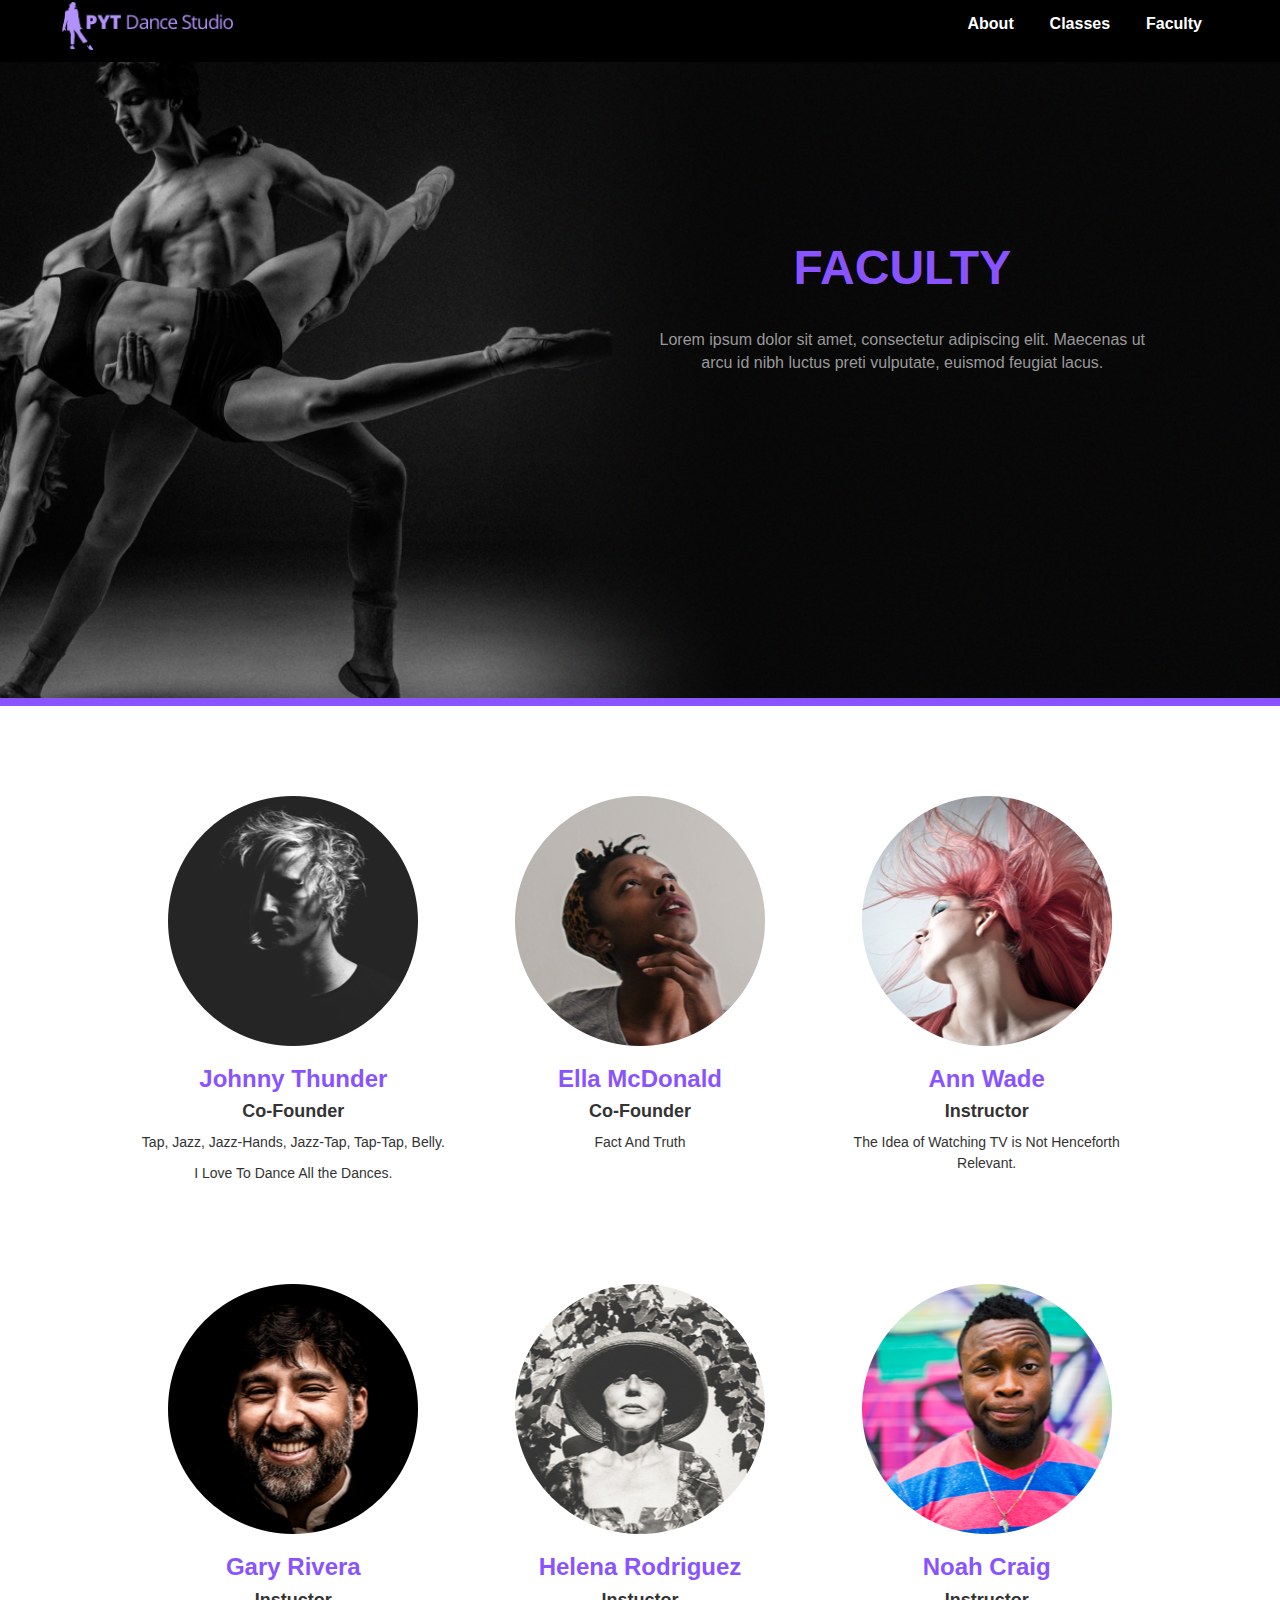
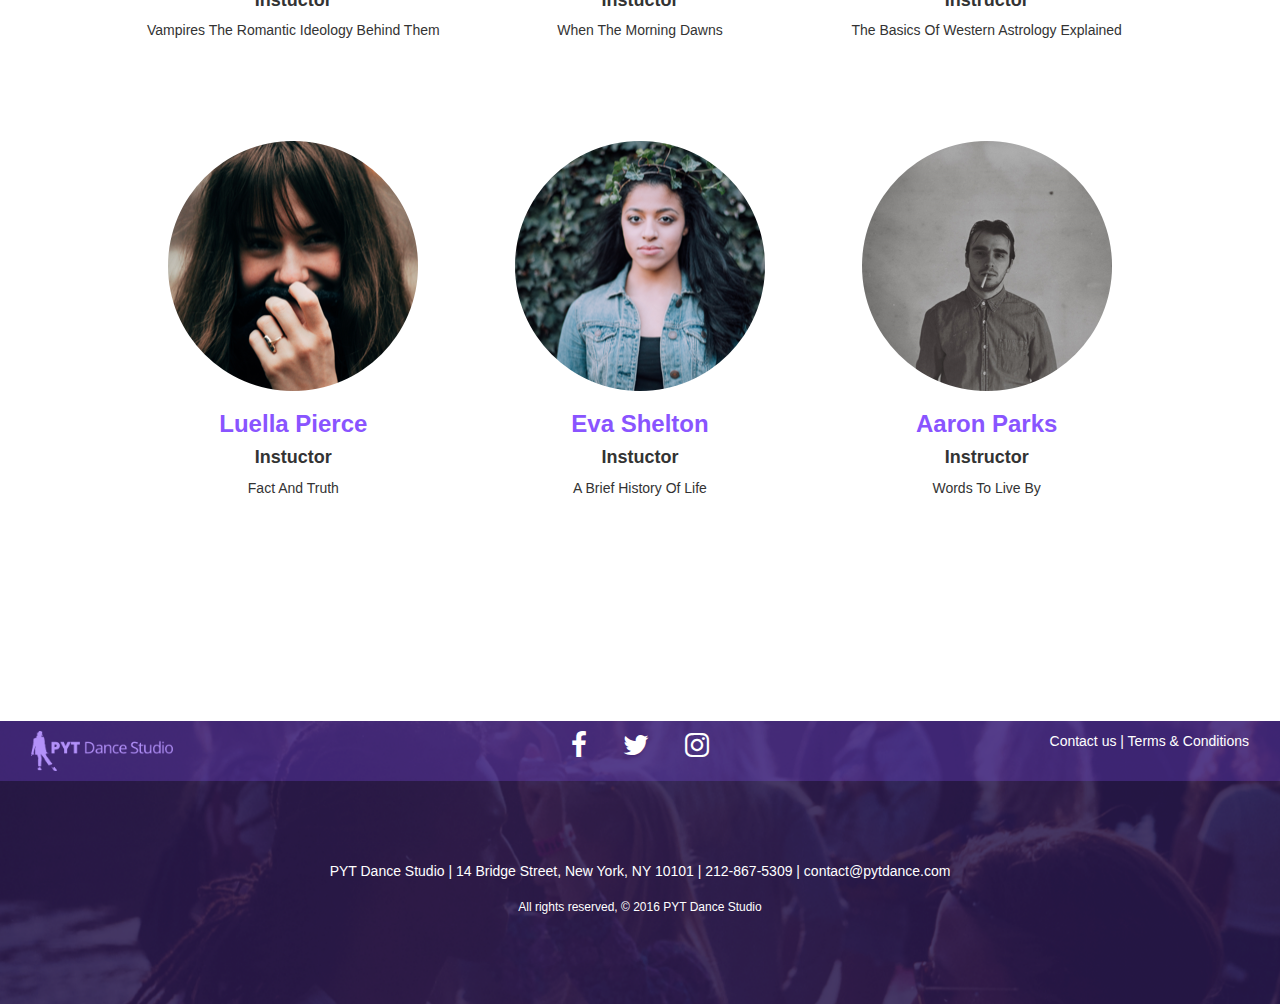
==== about.html @ ac3a05b0 "add top photo with classes heading to classes page, add media queries to sm & xs size" ====
<!DOCTYPE html>
<html>
  <head>
    <link rel="stylesheet" href="https://maxcdn.bootstrapcdn.com/bootstrap/3.3.7/css/bootstrap.min.css" integrity="sha384-BVYiiSIFeK1dGmJRAkycuHAHRg32OmUcww7on3RYdg4Va+PmSTsz/K68vbdEjh4u" crossorigin="anonymous">
    <link href="./resources/style.css" type="text/css" rel="stylesheet">
    <link href="./resources/font-awesome/css/font-awesome.min.css" rel="stylesheet">
    <meta charset="utf-8">
    <title> PYT Dance Studio </title>
  </head>
  <body>
     <header>
       <div class="dance-navtop">
         <div class="dance-logo">
           <a href="index.html">
             <img src="./resources/pyt_dance_studio_resources/logo-color.png">
           </a>
         </div>
         <nav>
           <ul class="navigation">
             <li><a href="about.html">About</a></li>
             <li><a href="classes.html">Classes</a></li>
             <li class="current"><a href="faculty.html">Faculty</a></li>
           </ul>
         </nav>
       </div>
     </header>
       <section>
         <div class="faculty-photo">
         <div class="container-fluid">
           <div class="row">
             <div class="col-sm-5 col-sm-offset-6">
               <div>
                 <h1> FACULTY </h1>
               </div>
               <div>
                 <p>Lorem ipsum dolor sit amet, consectetur adipiscing elit. Maecenas ut arcu id nibh luctus preti vulputate, euismod feugiat lacus. </p>
               </div>
             </div>
           </div>
         </div>
       </div>
       </section>
       <section>
         <div class="individual-members">
               <div class="col-sm-6 col-md-4">
                 <img class="faculty-pic center-block" src="./resources/pyt_dance_studio_resources/faculty/johnny.png">
                 <h3>Johnny Thunder</h3>
                 <h4>Co-Founder</h4>
                 <p>Tap, Jazz, Jazz-Hands, Jazz-Tap, Tap-Tap, Belly.</p>
                 <p> I Love To Dance All the Dances.</p>
               </div>
               <div class="col-sm-6 col-md-4">
                 <img class="faculty-pic center-block" src="./resources/pyt_dance_studio_resources/faculty/ella.png">
                 <h3>Ella McDonald</h3>
                 <h4>Co-Founder</h4>
                 <p>Fact And Truth</p>
               </div>
               <div class="col-sm-6 col-md-4">
                 <img class="faculty-pic center-block" src="./resources/pyt_dance_studio_resources/faculty/ann.png">
                 <h3>Ann Wade</h3>
                 <h4>Instructor</h4>
                 <p>The Idea of Watching TV is Not Henceforth Relevant.</p>
               </div>
               <div class="col-sm-6 col-md-4">
                 <img class="faculty-pic center-block" src="./resources/pyt_dance_studio_resources/faculty/gary.png">
                 <h3>Gary Rivera</h3>
                 <h4>Instuctor</h4>
                 <p>Vampires The Romantic Ideology Behind Them</p>
               </div>
               <div class="col-sm-6 col-md-4">
                 <img class="faculty-pic center-block" src="./resources/pyt_dance_studio_resources/faculty/helena.png">
                 <h3>Helena Rodriguez</h3>
                 <h4>Instuctor</h4>
                 <p>When The Morning Dawns</p>
               </div>
               <div class="col-sm-6 col-md-4">
                 <img class="faculty-pic center-block" src="./resources/pyt_dance_studio_resources/faculty/noah.png">
                 <h3>Noah Craig</h3>
                 <h4>Instructor</h4>
                 <p>The Basics Of Western Astrology Explained</p>
               </div>
               <div class="col-sm-6 col-md-4">
                 <img class="faculty-pic center-block" src="./resources/pyt_dance_studio_resources/faculty/luella.png">
                 <h3> Luella Pierce </h3>
                 <h4>Instuctor</h4>
                 <p> Fact And Truth </p>
               </div>
               <div class="col-sm-6 col-md-4">
                 <img class="faculty-pic center-block" src="./resources/pyt_dance_studio_resources/faculty/eva.png">
                 <h3>Eva Shelton</h3>
                 <h4>Instuctor</h4>
                 <p>A Brief History Of Life</p>
               </div>
               <div class="col-sm-12 col-md-4 large-padding">
                 <img class="faculty-pic center-block" src="./resources/pyt_dance_studio_resources/faculty/aaron.png">
                 <h3> Aaron Parks </h3>
                 <h4>Instructor</h4>
                 <p>Words To Live By</p>
               </div>
             </div>
           </div>
         </div>
       </section>
        <div class="contact-us">
          <div class="opac-div">
            <div class="container-fluid">
              <div class-"row">
                <div class="col-md-4">
                  <div class="bottom-logo hidden-sm hidden-xs">
                    <img src="./resources/pyt_dance_studio_resources/logo-color.png">
                  </div>
                </div>
              </div>
              <div class="col-md-4">
                <div class="social-media">
                  <a href="#"><i class="fa fa-facebook fa-2x fa-sm-1x"aria-hidden="true"></i></a>
                  <a href="#"><i class="fa fa-twitter fa-2x" aria-hidden="true"></i></a>
                  <a href="#"><i class="fa fa-instagram fa-2x" aria-hidden="true"></i></a>
                </div>
              </div>
              <div class="col-md-4">
                <div class="contact-terms pull-right hidden-sm hidden-xs">
                  <a href="#">Contact us |</a>
                  <a href="#"> Terms & Conditions </a>
                </div>
              </div>
            </div>
          </div>
          <div class="container-fluid">
            <div class="home-page">
              <address>
                PYT Dance Studio | 14 Bridge Street, New York, NY 10101 | 212-867-5309 | contact@pytdance.com
              </address>
              <div class="copyright">
                <h6> All rights reserved, &copy; 2016 PYT Dance Studio</h6>
              </div>
            </div>
          </div>
        </div>
  </body>
</html>
---- resources/style.css ----
/* Global */

html{
  font-family: 'Open Sans', sans-serif;
  font-family: 'Roboto', sans-serif;
  font-size: 16px;
}

html, body{
  margin: 0;
  padding: 0;
}

.box{
  max-height: 80%;
  min-width: 35%;
  top: 6.25rem;
  color: rgb(255,255,255);
  position: relative;
}

.container-fluid{
  padding-left: 0;
  padding-right: 0;
}

.box h2{
  font-family: 'Open Sans', sans-serif;
  font-size: 2.25rem;
  font-weight: bold;
  line-height: 1.2;
  padding: 5rem 3rem 0;
}

.box p{
  font-family: 'Open Sans', sans-serif;
  font-size: 1.125rem;
  line-height: 1.4;
  padding: 1.25rem 3rem 0;
}

.navigation a:link{
  color: #fff;
  text-decoration: none;
}

.navigation a:visited{
  color: white;
  text-decoration: none;
}

.navigation a:hover{
  color: #f5a623;
  text-decoration: none;
}


.navigation a:active{
  color: #8954ff;
  text-decoration: none;
}

.box a{
  font-family: 'Open Sans', sans-serif;
  font-weight: bold;
  padding: 1.25rem 3rem;
  color: rgb(255,255,255);
  text-decoration: none;
  padding-bottom: 5rem;
}


@import url('https://fonts.googleapis.com/css?family=Open+Sans:400,700|Roboto:400,700');

/*************************************************************************************************************************/




/* Header Section */

.dance-logo img{
  padding-top: 0.1rem;
  padding-left: 3.875rem;
  height: 3.125rem;
}


.navigation li a{
  font-family: 'Open Sans', sans-serif;
  font-size: 1rem;
  font-weight: bold;
  color: rgb(255,255,255);
}

.dance-navtop{
  display: flex;
  justify-content: space-between;
  align-items: baseline;
  background-color: black;
  height: 3.875rem;
}

.navigation{
  padding-right: 3.875rem;
}

.navigation li{
  display: inline;
  padding: 1rem;
}


/******************************************************************************************************************/


/* Main Dancers Seciton */

.dancers{
  background-image: url('./pyt_dance_studio_resources/dancers-photo.png');
  background-position: center;
  background-size: cover;
  background-repeat: no-repeat;
  text-align: center;
  color: rgb(255,255,255);
  margin-top: -20px;
}


.dancers h1{
  font-family: 'Roboto', sans-serif;
  font-size: 3.125rem;
  font-weight:  bold;
  line-height: 1;
  padding-top: 9.4375rem;
  padding-bottom: 2.6875rem;
  text-transform: capitalize;
  text-align: center;
  max-width: 45rem;
  margin: 0 auto;
}

.dancers p{
  padding-bottom: 5rem;
  font-size: 1.5rem;
  line-height: 1.5;
  text-align: center;
  max-width: 45rem;
  margin: 0 auto;
}

.dancers .card-button{
  padding-bottom: 3.125rem;
}


.dancers .btn{
  border-radius: 2px;
  border: none;
  background-color: rgb(245,166,35);
  font-family: 'Open Sans', sans-serif;
  font-size: 1.375rem;
  font-weight: bold;
  padding: 1.25rem 3.125rem;
}

.dancers .btn a{
  color: rgb(255,255,255);
  text-decoration: none;
}

/**********************************************************************************************************/

/* Main Graffiti Section */


.graffiti{
  background-image: url('./pyt_dance_studio_resources/graffiti-photo.png');
  background-position: center;
  background-repeat: no-repeat;
  background-size: cover;
  height: 31.25rem;
}


.purple{
  background-color: rgba(120, 73, 225, 0.9);
}

.graffiti .row{
  margin-right: 15px;
}



/**********************************************************************************************************/


/* Main Fire Section */


.fire{
  background-image: url('./pyt_dance_studio_resources/fire-photo.png');
  background-position: center;
  background-size: cover;
  background-repeat: no-repeat;
  height: 31.25rem;
}

.pink{
  background-color: rgba(173, 74, 226, 0.9);
  /*max-height: 25rem;*/
}

.fire .row{
  margin-right: 15px;
}





/*********************************************************************************************************/


/* Main Jump Section */

.jump{
  background-image: url('./pyt_dance_studio_resources/jump-photo.png');
  background-position: center;
  background-size: cover;
  background-repeat: no-repeat;
  height: 31.25rem;
}

.jump .row{
  margin-right: 15px;
}



/***********************************************************************************************************/

/* Footer/Contact Section */

.contact-us{
background-image: url('./pyt_dance_studio_resources/party-photo.png');
background-position: center;
background-size: cover;
background-repeat: no-repeat;
padding-bottom: 5rem;
}

.opac-div{
  background-color: rgba(120, 73, 225, 0.3);
  padding: 0 1rem;
}

.social-media{
  text-align: center;
}

.social-media i{
  padding: 0 1rem;
  color: rgb(255,255,255);
}

.studio-info{
  height: 15rem;
}

.home-page{
  color: rgb(255,255,255);
  padding-top: 5rem;
  text-align: center;
  font-size: .876rem;
}

.copyright{
  color: rgb(255,255,255);
  text-align: center;
  font-size: .876rem;
}

.bottom-logo img{
  height: 2.5rem;
}

.bottom-logo, .social-media, .contact-terms{
  padding-top: 0.625rem;
  padding-bottom: 0.625rem;
  vertical-align: middle;
}

.contact-terms a{
  color: rgb(255,255,255);
  text-decoration: none;
}


/**********************************************************************************************************************/

/* Media Queries */

@media only screen and (max-width: 991px) {

  .box h2{
    font-size: 1.875rem;
    line-height: 1.4;
    padding: 1.875rem 0 0 1.875rem;
  }

  .box p{
    font-size: 1rem;
    line-height: 1.5;
    padding: 0.625rem 3.4375rem 0 1.875rem;
  }

  .box a{
    padding: 0.625rem 0 1.875rem 1.875rem;
  }

  .box{
    top: 17rem;
    padding-bottom: 1.875rem;
    width: 100%;
  }

  .social-media i{
    font-size: 1rem;
  }

  .home-page{
    padding-top: 1.875rem;
    padding-bottom: 1.875rem;
    text-align: center;
    font-size: 0.625rem;
    letter-spacing: 0.5px
  }

  .contact-us{
  padding-bottom: 0;
  }

  .dancers h1{
    max-width: 31.25rem;
  }

  .dancers p{
    max-width: 31.25rem;
  }
}

  @media only screen and (max-width: 613px) {

      .dance-logo img{
        padding-top: 0.3rem;
        padding-left: 0.625rem;
        max-height: 2rem;
      }


      .navigation li a{
        font-size: 0.75rem;
      }

      .dance-navtop{
        max-height: 2.5rem;
      }

      .navigation li{
        padding: .5rem;
      }
    }




/**************************************************************************************************/

/* Faculty Page */

.faculty-photo{
  background-image: url('./pyt_dance_studio_resources/faculty-photo.png');
  background-position: center;
  background-size: cover;
  background-repeat: no-repeat;
  height: 40.25rem;
  border-bottom: 8px solid #8954ff;
}


.faculty-photo h1{
  text-align: center;
  color: #8954ff;
  font-size: 3rem;
  font-weight: bold;
  padding-top: 10rem;
  padding-bottom: 1.5rem;
  padding-left: auto;
  padding-right: auto;
}

.faculty-photo p{
  text-align: center;
  color: #999;
  font-size: 1rem;
  padding: 1rem auto;
}

.faculty-photo .row{
  margin-right: auto;
}

.faculty-pic{
  padding-top: 5.625rem;
  max-width: 16.875rem;
  margin-left: auto;
  margin-right: auto;
  text-align: center;
  padding: 0 auto;
}

.individual-members h3{
  text-align: center;
  color: #8954ff;
  font-weight: bold;
}

.individual-members h4{
  text-align: center;
  font-weight: bold;
}

.individual-members p{
  text-align: center;
  line-height: 1.5;
}

.individual-members{
  display: flex;
  flex-wrap: wrap;
  padding: 0 7.5rem 6.25rem 7.5rem;
  justify-content: center;
}

.large-padding{
  padding-bottom: 7rem;
}


@media only screen and (max-width: 767px) {

  .individual-members h3{
    font-size: 1.5rem;
}

  .individual-members h4{
    font-size: 1rem;
  }

  .individual-members p{
    font-size: 0.875rem;
    line-height: 1.7;
  }

  .individual-members{
    padding-bottom: 0.6875rem;
  }
}


/*****************************************************************************************************************/

/* Classes Page*/


.popping-schedule{
  display: flex;
  flex-wrap: wrap;
  justify-content: center;
  text-align: left;
  padding: 5.3125rem 1.125rem 2.4rem 1.125rem;
}


.popping-schedule h3{
  font-size: 1.875rem;
  font-weight: bold;
  color: rgba(174, 75, 227, 0.9);
}

.popping-schedule h4{
  font-size: 1.125rem;
  font-weight: bold;
}

.mon-thur{
  padding-top: 1.125rem;
}

.sat{
  padding-top: 1.125rem;
}

.popping-schedule h5{
  font-size: 1rem;
  line-height: 1.5;
}

.popping-schedule p{
  padding-bottom: 3.75rem;
  font-size: 0.875rem;
  line-height: 1.7rem;
}

.popping-box{
  max-width: 25rem;
}
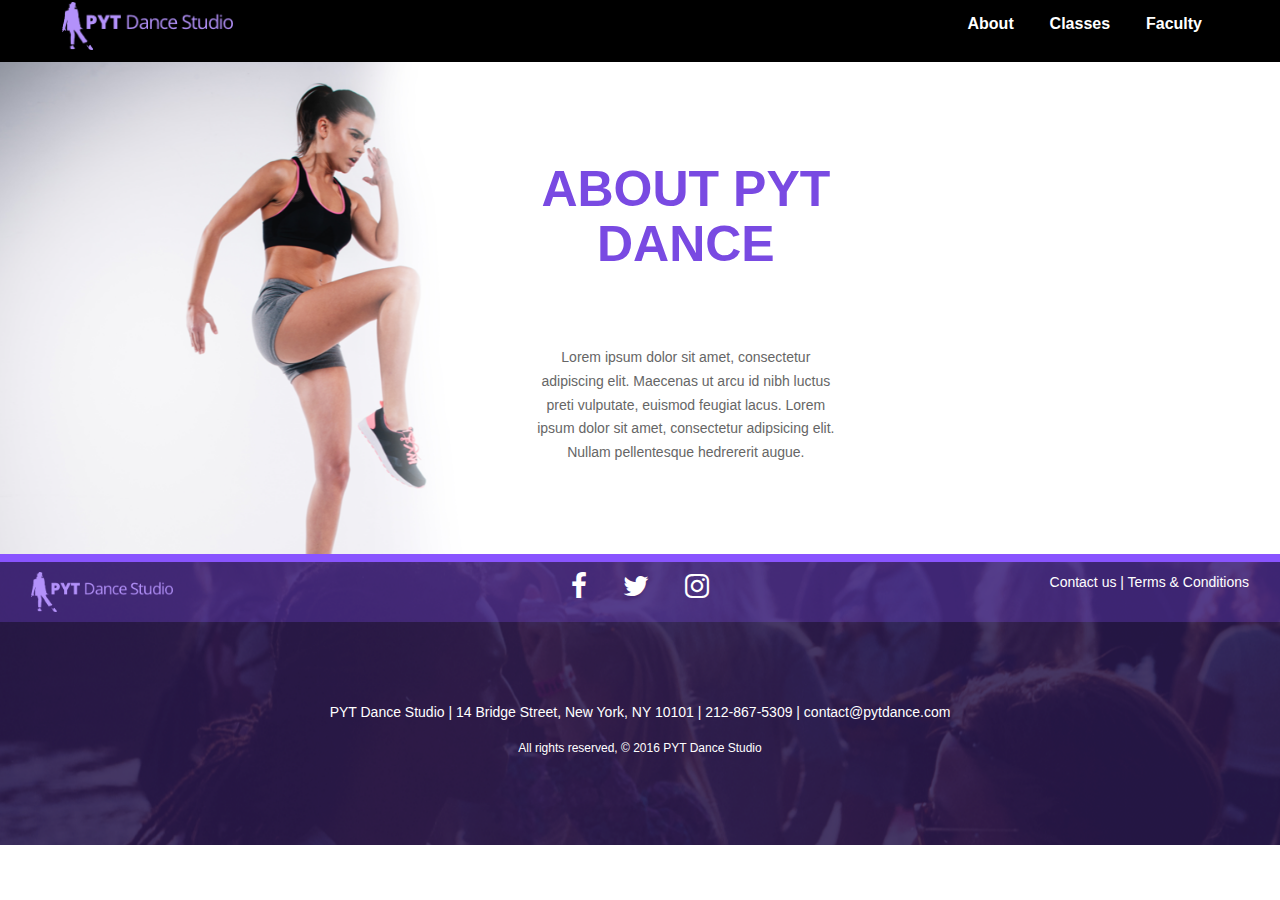
==== commit 992b741e: "initial commit for about page" ====
--- a/about.html
+++ b/about.html
@@ -24,83 +24,19 @@
          </nav>
        </div>
      </header>
-       <section>
-         <div class="faculty-photo">
-         <div class="container-fluid">
-           <div class="row">
-             <div class="col-sm-5 col-sm-offset-6">
-               <div>
-                 <h1> FACULTY </h1>
-               </div>
-               <div>
-                 <p>Lorem ipsum dolor sit amet, consectetur adipiscing elit. Maecenas ut arcu id nibh luctus preti vulputate, euismod feugiat lacus. </p>
-               </div>
+     <section>
+       <div class="about-content">
+       <div class="container-fluid">
+         <div class="row">
+           <div class="col-md-6 col-md-offset-5">
+             <h1>About PYT Dance</h1>
+             <p>Lorem ipsum dolor sit amet, consectetur adipiscing elit. Maecenas ut arcu id nibh luctus preti vulputate, euismod feugiat lacus. Lorem ipsum dolor sit amet, consectetur adipsicing elit. Nullam pellentesque hedrererit augue.</p>
+           </div>
              </div>
            </div>
          </div>
        </div>
-       </section>
-       <section>
-         <div class="individual-members">
-               <div class="col-sm-6 col-md-4">
-                 <img class="faculty-pic center-block" src="./resources/pyt_dance_studio_resources/faculty/johnny.png">
-                 <h3>Johnny Thunder</h3>
-                 <h4>Co-Founder</h4>
-                 <p>Tap, Jazz, Jazz-Hands, Jazz-Tap, Tap-Tap, Belly.</p>
-                 <p> I Love To Dance All the Dances.</p>
-               </div>
-               <div class="col-sm-6 col-md-4">
-                 <img class="faculty-pic center-block" src="./resources/pyt_dance_studio_resources/faculty/ella.png">
-                 <h3>Ella McDonald</h3>
-                 <h4>Co-Founder</h4>
-                 <p>Fact And Truth</p>
-               </div>
-               <div class="col-sm-6 col-md-4">
-                 <img class="faculty-pic center-block" src="./resources/pyt_dance_studio_resources/faculty/ann.png">
-                 <h3>Ann Wade</h3>
-                 <h4>Instructor</h4>
-                 <p>The Idea of Watching TV is Not Henceforth Relevant.</p>
-               </div>
-               <div class="col-sm-6 col-md-4">
-                 <img class="faculty-pic center-block" src="./resources/pyt_dance_studio_resources/faculty/gary.png">
-                 <h3>Gary Rivera</h3>
-                 <h4>Instuctor</h4>
-                 <p>Vampires The Romantic Ideology Behind Them</p>
-               </div>
-               <div class="col-sm-6 col-md-4">
-                 <img class="faculty-pic center-block" src="./resources/pyt_dance_studio_resources/faculty/helena.png">
-                 <h3>Helena Rodriguez</h3>
-                 <h4>Instuctor</h4>
-                 <p>When The Morning Dawns</p>
-               </div>
-               <div class="col-sm-6 col-md-4">
-                 <img class="faculty-pic center-block" src="./resources/pyt_dance_studio_resources/faculty/noah.png">
-                 <h3>Noah Craig</h3>
-                 <h4>Instructor</h4>
-                 <p>The Basics Of Western Astrology Explained</p>
-               </div>
-               <div class="col-sm-6 col-md-4">
-                 <img class="faculty-pic center-block" src="./resources/pyt_dance_studio_resources/faculty/luella.png">
-                 <h3> Luella Pierce </h3>
-                 <h4>Instuctor</h4>
-                 <p> Fact And Truth </p>
-               </div>
-               <div class="col-sm-6 col-md-4">
-                 <img class="faculty-pic center-block" src="./resources/pyt_dance_studio_resources/faculty/eva.png">
-                 <h3>Eva Shelton</h3>
-                 <h4>Instuctor</h4>
-                 <p>A Brief History Of Life</p>
-               </div>
-               <div class="col-sm-12 col-md-4 large-padding">
-                 <img class="faculty-pic center-block" src="./resources/pyt_dance_studio_resources/faculty/aaron.png">
-                 <h3> Aaron Parks </h3>
-                 <h4>Instructor</h4>
-                 <p>Words To Live By</p>
-               </div>
-             </div>
-           </div>
-         </div>
-       </section>
+     </section>
         <div class="contact-us">
           <div class="opac-div">
             <div class="container-fluid">
--- a/resources/style.css
+++ b/resources/style.css
@@ -14,11 +14,10 @@
 }
 
 .box{
-  max-height: 80%;
-  min-width: 35%;
+  /*max-height: 80%;
+  min-width: 35%;*/
   top: 6.25rem;
   color: rgb(255,255,255);
-  position: relative;
 }
 
 .container-fluid{
@@ -182,8 +181,10 @@
   background-repeat: no-repeat;
   background-size: cover;
   height: 31.25rem;
-}
-
+  display: flex;
+  flex-direction: column;
+  justify-content: flex-end;
+}
 
 .purple{
   background-color: rgba(120, 73, 225, 0.9);
@@ -472,9 +473,42 @@
 }
 
 
+
+
 /*****************************************************************************************************************/
 
 /* Classes Page*/
+
+
+.classes-box{
+  background-image: url('./pyt_dance_studio_resources/classes-photo.png');
+  background-position: top left;
+  background-size: contain;
+  background-repeat: no-repeat;
+  height: 31.25rem;
+  border-bottom: 8px solid #8954ff;
+}
+
+.classes-content{
+  text-align: center;
+  padding: 8rem 6rem;
+  vertical-align: middle;
+}
+
+.classes-content h1{
+  color: rgba(174, 75, 227, 0.9);
+  font-weight: bold;
+  font-size: 3.125rem;
+  padding-bottom: 2rem;
+  padding-left: auto;
+  padding-right: auto;
+}
+
+.classes-content p{
+  padding-left: auto;
+  padding-right: auto;
+  font-size: 1.3rem;
+}
 
 
 .popping-schedule{
@@ -497,13 +531,6 @@
   font-weight: bold;
 }
 
-.mon-thur{
-  padding-top: 1.125rem;
-}
-
-.sat{
-  padding-top: 1.125rem;
-}
 
 .popping-schedule h5{
   font-size: 1rem;
@@ -519,3 +546,99 @@
 .popping-box{
   max-width: 25rem;
 }
+
+.mon-thur{
+  padding-top: 1.125rem;
+}
+
+.sat{
+  padding-top: 1.125rem;
+}
+
+
+@media only screen and (max-width: 933px) {
+
+  .popping-schedule{
+    justify-content: space-around;
+    }
+
+  .popping-box{
+    width: 18.75rem;
+    padding-right: 1rem;
+  }
+
+  .popping-schedule p{
+    padding-bottom: 2.25rem;
+    font-size: 1rem;
+    line-height: 1.5rem;
+  }
+
+  .popping-schedule h5{
+    font-size: 1.125rem;
+  }
+}
+
+@media only screen and (max-width: 736px) {
+
+  .popping-schedule{
+    flex-direction: column;
+    align-items: center;
+    }
+
+
+  .popping-box{
+    width: 17.5rem;
+    margin-bottom: 2.5rem;
+  }
+
+  .popping-schedule h4{
+    font-size: 1rem;
+    font-weight: bold;
+  }
+
+  .popping-schedule h5{
+    font-size: 0.875rem;
+    line-height: 1.7rem;
+    padding-bottom: 0.625rem;
+  }
+
+  .popping-schedule p{
+    font-size: 0.875rem;
+    line-height: 1.7rem;
+  }
+}
+
+/********************************************************************************************************************/
+
+/* About Page */
+
+.about-content{
+  background-image: url('./pyt_dance_studio_resources/workout-photo.png');
+  background-position: top left;
+  background-size: contain;
+  background-repeat: no-repeat;
+  height: 31.25rem;
+  border-bottom: 8px solid #8954ff;
+}
+
+.about-content .row{
+  margin-right: 15px;
+}
+
+.about-content h1{
+  padding-top: 5rem;
+  text-align: center;
+  color: #794ae2;
+  font-weight: bold;
+  font-size: 3.125rem;
+  text-transform: uppercase;
+  padding-bottom: 4rem;
+  max-width: 50%;
+}
+
+.about-content p{
+  text-align: center;
+  line-height: 1.7;
+  color: #666666;
+  max-width: 50%;
+}
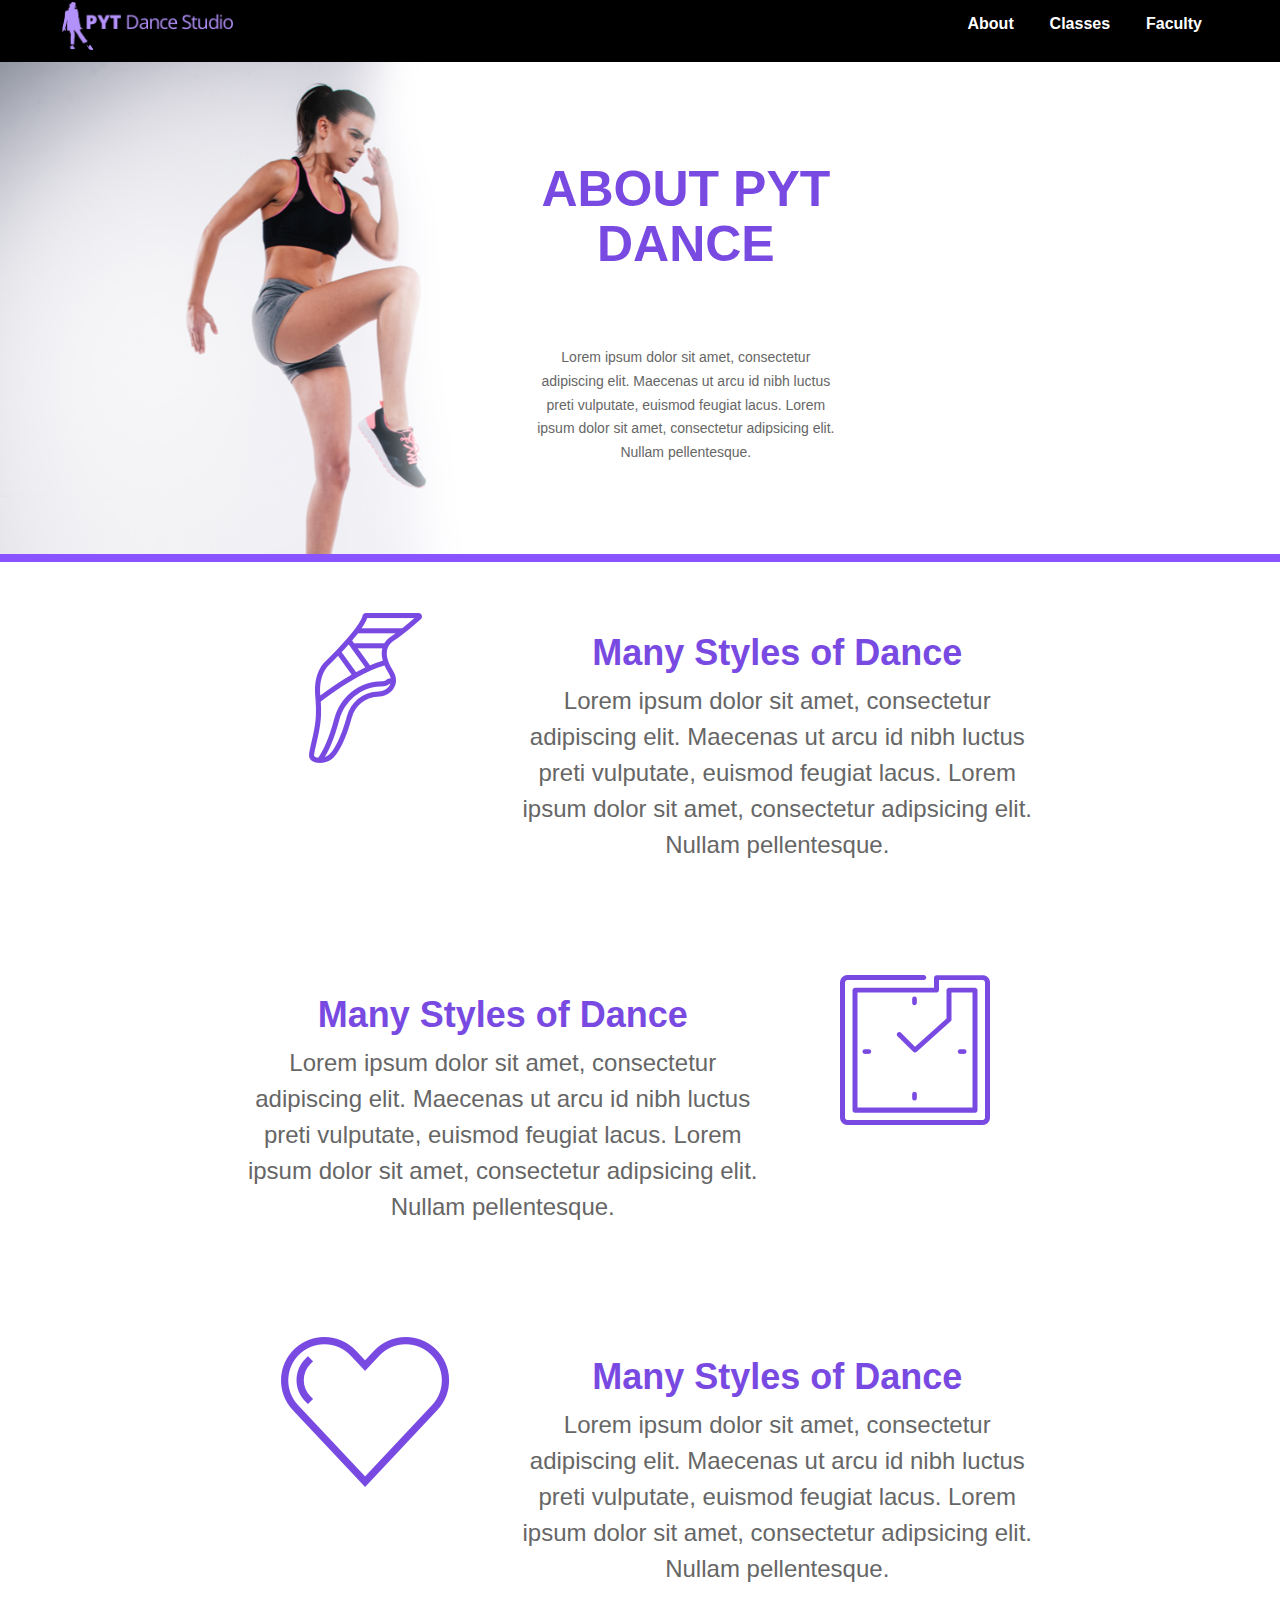
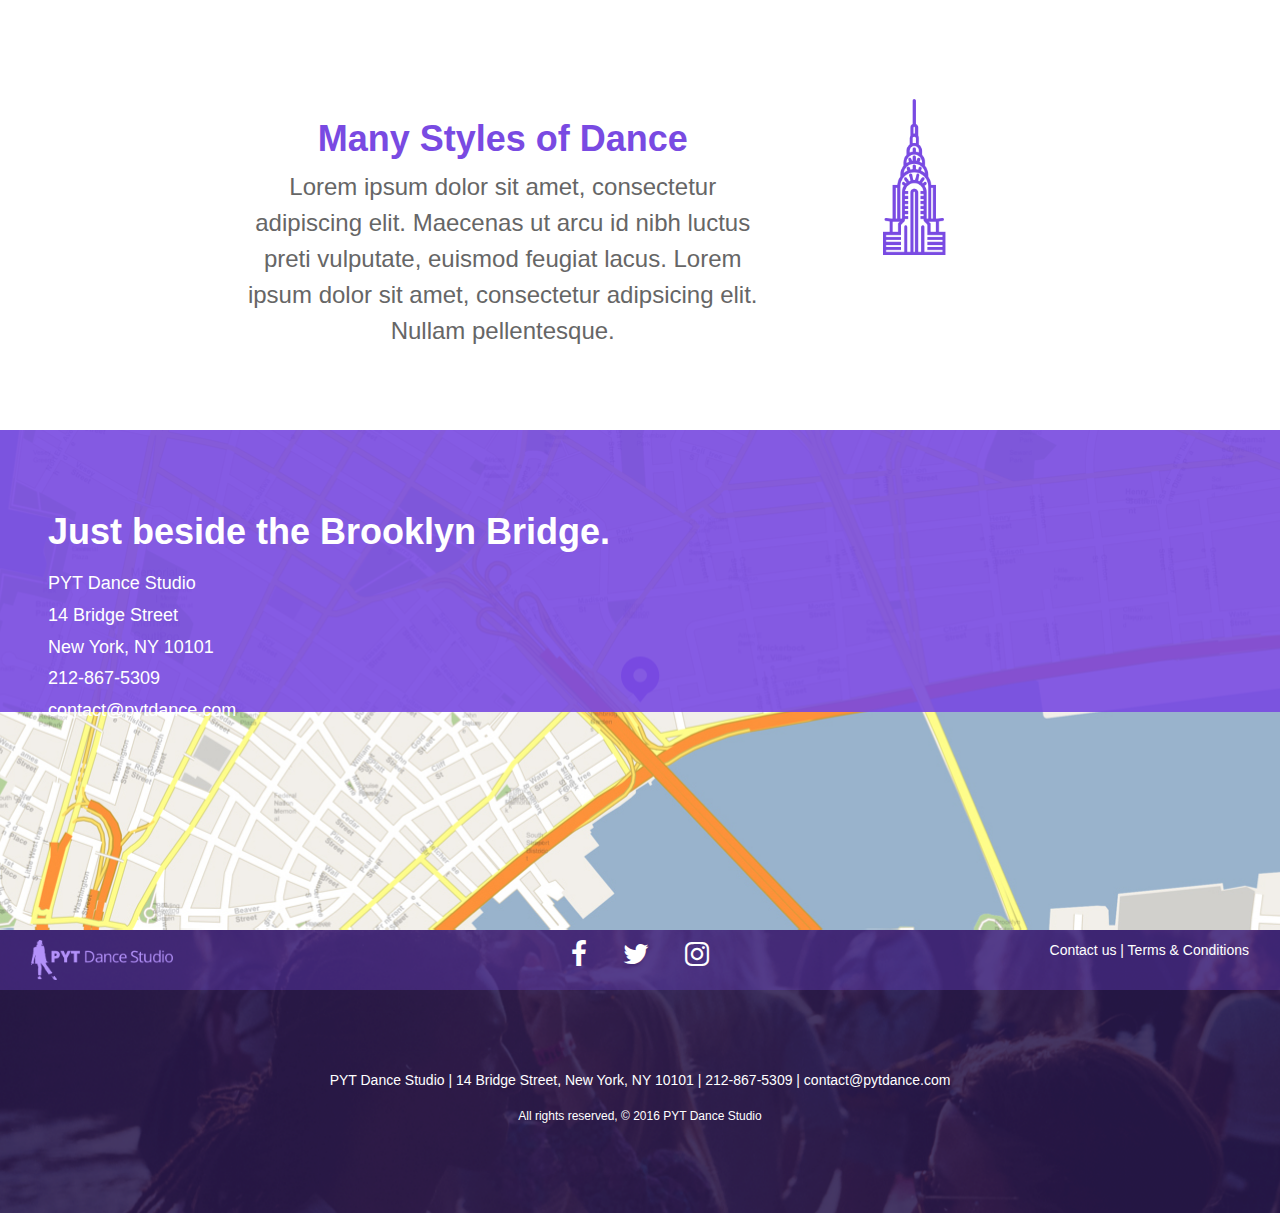
==== commit e98cfc92: "need to get images to center with paragraphs and fix box in map sections" ====
--- a/about.html
+++ b/about.html
@@ -30,13 +30,87 @@
          <div class="row">
            <div class="col-md-6 col-md-offset-5">
              <h1>About PYT Dance</h1>
-             <p>Lorem ipsum dolor sit amet, consectetur adipiscing elit. Maecenas ut arcu id nibh luctus preti vulputate, euismod feugiat lacus. Lorem ipsum dolor sit amet, consectetur adipsicing elit. Nullam pellentesque hedrererit augue.</p>
-           </div>
+             <p>Lorem ipsum dolor sit amet, consectetur adipiscing elit. Maecenas ut arcu id nibh luctus preti vulputate, euismod feugiat lacus. Lorem ipsum dolor sit amet, consectetur adipsicing elit. Nullam pellentesque. </p>          </div>
              </div>
            </div>
          </div>
        </div>
      </section>
+     <section>
+       <div class="dance-style">
+         <div class="container-fluid">
+           <div class="row">
+             <div class="col-sm-12 col-md-4">
+               <div class="center-img">
+               <img src="./resources/pyt_dance_studio_resources/icn-ballet.png">
+             </div>
+           </div>
+             <div class="col-xs-12 col-sm-12 col-md-8">
+               <h3>Many Styles of Dance</h3>
+               <p>Lorem ipsum dolor sit amet, consectetur adipiscing elit. Maecenas ut arcu id nibh luctus preti vulputate, euismod feugiat lacus. Lorem ipsum dolor sit amet, consectetur adipsicing elit. Nullam pellentesque. </p>          </div>
+             </div>
+           </div>
+         </div>
+       </div>
+         <div class="dance-style">
+         <div class="container-fluid">
+           <div class="row">
+             <div class="col-xs-12 col-sm-12 col-md-4 pull-right">
+               <div>
+               <img src="./resources/pyt_dance_studio_resources/icn-clock.png">
+             </div>
+             </div>
+             <div class="col-xs-12 col-sm-12 col-md-8">
+               <div class="space">
+               <h3>Many Styles of Dance</h3>
+               <p>Lorem ipsum dolor sit amet, consectetur adipiscing elit. Maecenas ut arcu id nibh luctus preti vulputate, euismod feugiat lacus. Lorem ipsum dolor sit amet, consectetur adipsicing elit. Nullam pellentesque. </p>          </div>
+             </div>
+           </div>
+         </div>
+       </div>
+     </div>
+     <div class="dance-style">
+       <div class="container-fluid">
+         <div class="row">
+           <div class="col-sm-12 col-md-4">
+             <img src="./resources/pyt_dance_studio_resources/icn-heart.png">
+           </div>
+           <div class="col-sm-12 col-md-8">
+             <h3>Many Styles of Dance</h3>
+             <p>Lorem ipsum dolor sit amet, consectetur adipiscing elit. Maecenas ut arcu id nibh luctus preti vulputate, euismod feugiat lacus. Lorem ipsum dolor sit amet, consectetur adipsicing elit. Nullam pellentesque. </p>          </div>
+           </div>
+         </div>
+       </div>
+     </div>
+     <div class="dance-style">
+     <div class="container-fluid">
+       <div class="row">
+         <div class="col-xs-12 col-sm-12 col-md-4 pull-right">
+           <div>
+           <img src="./resources/pyt_dance_studio_resources/icn-chrysler.png">
+         </div>
+         </div>
+         <div class="col-xs-12 col-sm-12 col-md-8">
+           <div class="space">
+           <h3>Many Styles of Dance</h3>
+           <p>Lorem ipsum dolor sit amet, consectetur adipiscing elit. Maecenas ut arcu id nibh luctus preti vulputate, euismod feugiat lacus. Lorem ipsum dolor sit amet, consectetur adipsicing elit. Nullam pellentesque. </p>          </div>
+         </div>
+       </div>
+     </div>
+   </div>
+ </div>
+     <div class="map">
+       <div class="purple box">
+         <h2>Just beside the Brooklyn Bridge.</h2>
+         <address>
+           <p>PYT Dance Studio</p>
+           <p>14 Bridge Street</p>
+           <p>New York, NY 10101</p>
+           <p>212-867-5309</p>
+           <p>contact@pytdance.com</p>
+         </address>
+       </div>
+     </div>
         <div class="contact-us">
           <div class="opac-div">
             <div class="container-fluid">
--- a/resources/style.css
+++ b/resources/style.css
@@ -642,3 +642,75 @@
   color: #666666;
   max-width: 50%;
 }
+
+.dance-style .container-fluid{
+  padding: 4% 19%;
+}
+
+.dance-style h3{
+  font-size: 2.25rem;
+  font-weight: bold;
+  color: #794ae2;
+  text-align: center;
+}
+
+  .dance-style p{
+    font-size: 1.5rem;
+    line-height: 1.5;
+    color: #666666;
+    text-align: center;
+  }
+
+  .dance-style img{
+    padding: 0 auto;
+    margin: auto;
+    max-height: 9.75rem;
+  }
+
+  .dance-style .row{
+    text-align: center;
+  }
+
+  .map{
+    background-image: url('./pyt_dance_studio_resources/map.jpg');
+    background-position: center;
+    background-size: cover;
+    background-repeat: no-repeat;
+    height: 31.25rem;
+  }
+
+.map p{
+  line-height: 0.1;
+}
+
+@media only screen and (max-width: 989px) {
+
+.dance-style img{
+  padding: auto;
+  margin: auto;
+  float: none;
+  display: block;
+}
+
+.space{
+  padding: 0 auto;
+}
+
+
+@media only screen and (max-width: 767px) {
+
+.dance-style img{
+  padding: auto;
+  margin: auto;
+  float: none;
+  display: block;
+}
+
+  .dance-style{
+    text-align: center;
+  }
+
+  .space{
+    padding: 0 auto;
+  }
+}
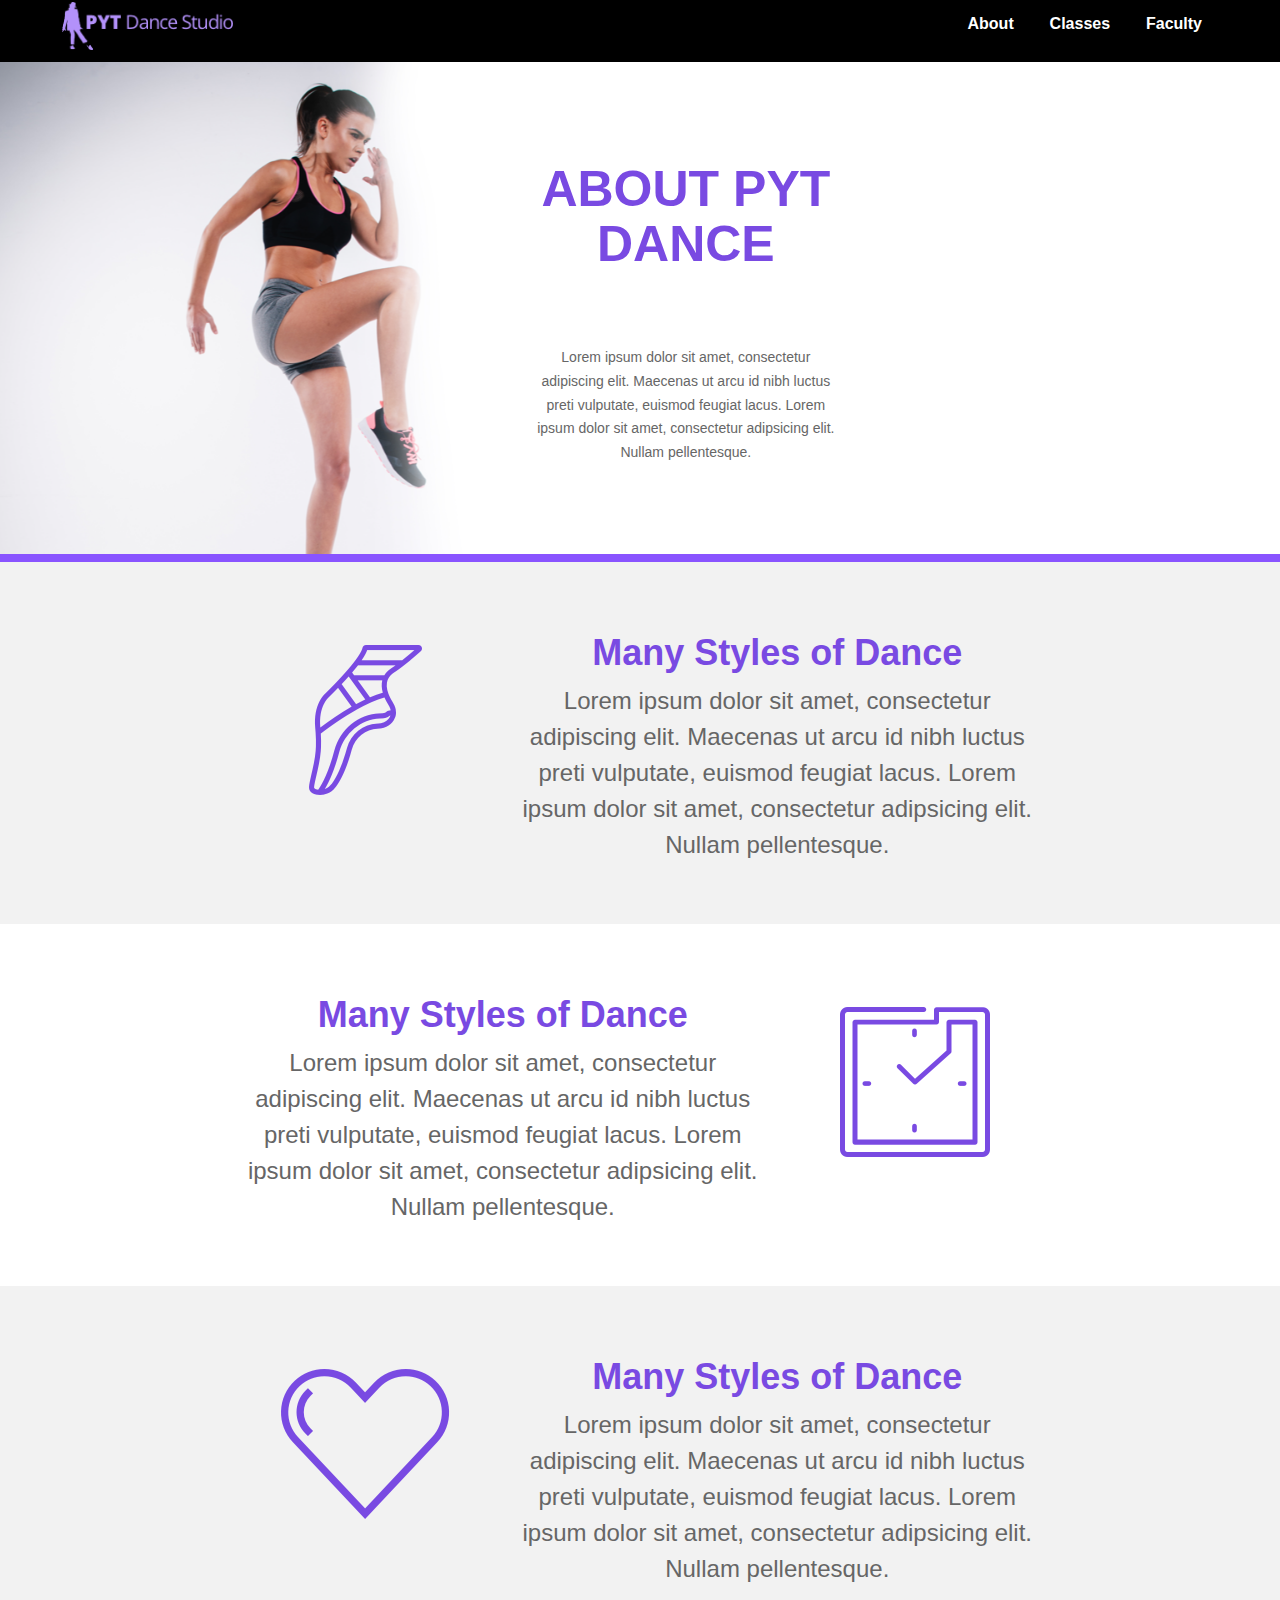
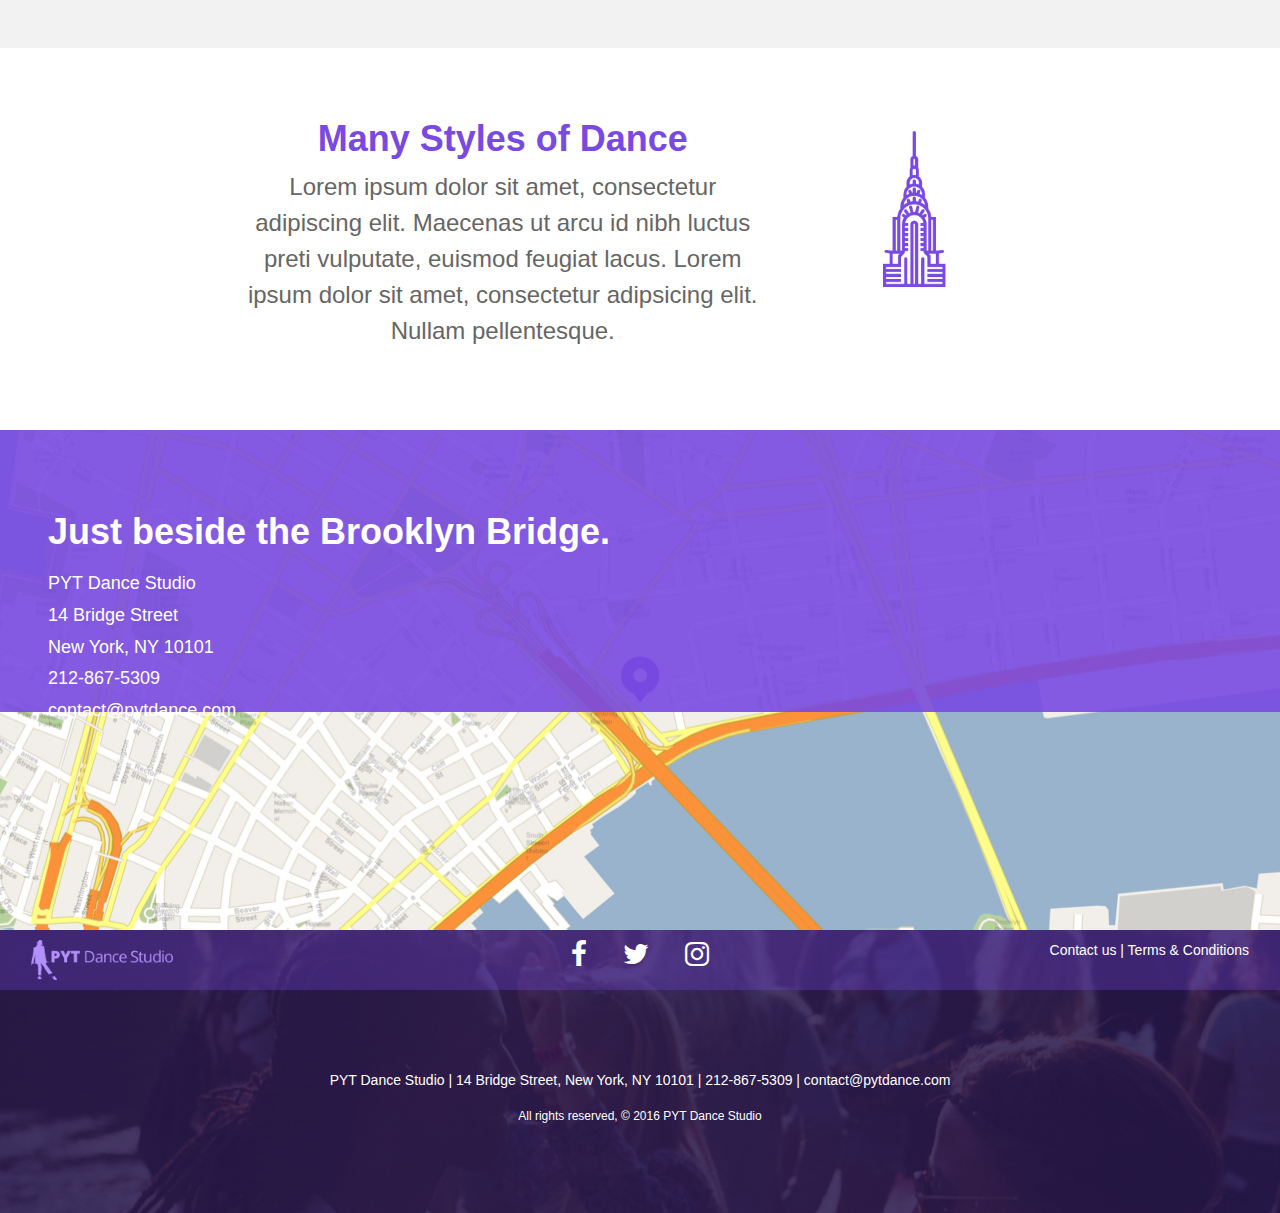
==== commit 6bc4db8e: "fix main div and map div on about page, add web responsive details" ====
--- a/about.html
+++ b/about.html
@@ -37,7 +37,7 @@
        </div>
      </section>
      <section>
-       <div class="dance-style">
+       <div class="dance-style grey-bg">
          <div class="container-fluid">
            <div class="row">
              <div class="col-sm-12 col-md-4">
@@ -56,12 +56,12 @@
          <div class="container-fluid">
            <div class="row">
              <div class="col-xs-12 col-sm-12 col-md-4 pull-right">
-               <div>
+               <div class="center-img">
                <img src="./resources/pyt_dance_studio_resources/icn-clock.png">
              </div>
              </div>
              <div class="col-xs-12 col-sm-12 col-md-8">
-               <div class="space">
+               <div>
                <h3>Many Styles of Dance</h3>
                <p>Lorem ipsum dolor sit amet, consectetur adipiscing elit. Maecenas ut arcu id nibh luctus preti vulputate, euismod feugiat lacus. Lorem ipsum dolor sit amet, consectetur adipsicing elit. Nullam pellentesque. </p>          </div>
              </div>
@@ -69,12 +69,14 @@
          </div>
        </div>
      </div>
-     <div class="dance-style">
+     <div class="dance-style grey-bg">
        <div class="container-fluid">
          <div class="row">
            <div class="col-sm-12 col-md-4">
+             <div class="center-img">
              <img src="./resources/pyt_dance_studio_resources/icn-heart.png">
            </div>
+         </div>
            <div class="col-sm-12 col-md-8">
              <h3>Many Styles of Dance</h3>
              <p>Lorem ipsum dolor sit amet, consectetur adipiscing elit. Maecenas ut arcu id nibh luctus preti vulputate, euismod feugiat lacus. Lorem ipsum dolor sit amet, consectetur adipsicing elit. Nullam pellentesque. </p>          </div>
@@ -86,7 +88,7 @@
      <div class="container-fluid">
        <div class="row">
          <div class="col-xs-12 col-sm-12 col-md-4 pull-right">
-           <div>
+           <div class="center-img">
            <img src="./resources/pyt_dance_studio_resources/icn-chrysler.png">
          </div>
          </div>
--- a/resources/style.css
+++ b/resources/style.css
@@ -647,6 +647,16 @@
   padding: 4% 19%;
 }
 
+.grey-bg{
+  background-color: #f2f2f2;
+}
+
+.center-img{
+  padding: 2rem 0;
+  max-height: 9.75rem;
+}
+
+
 .dance-style h3{
   font-size: 2.25rem;
   font-weight: bold;
@@ -692,8 +702,12 @@
   display: block;
 }
 
-.space{
-  padding: 0 auto;
+.dance-style{
+  text-align: center;
+}
+
+.center-img{
+  padding: 0;
 }
 
 
@@ -710,7 +724,7 @@
     text-align: center;
   }
 
-  .space{
-    padding: 0 auto;
-  }
-}
+  .center-img{
+    padding: 0;
+  }
+}
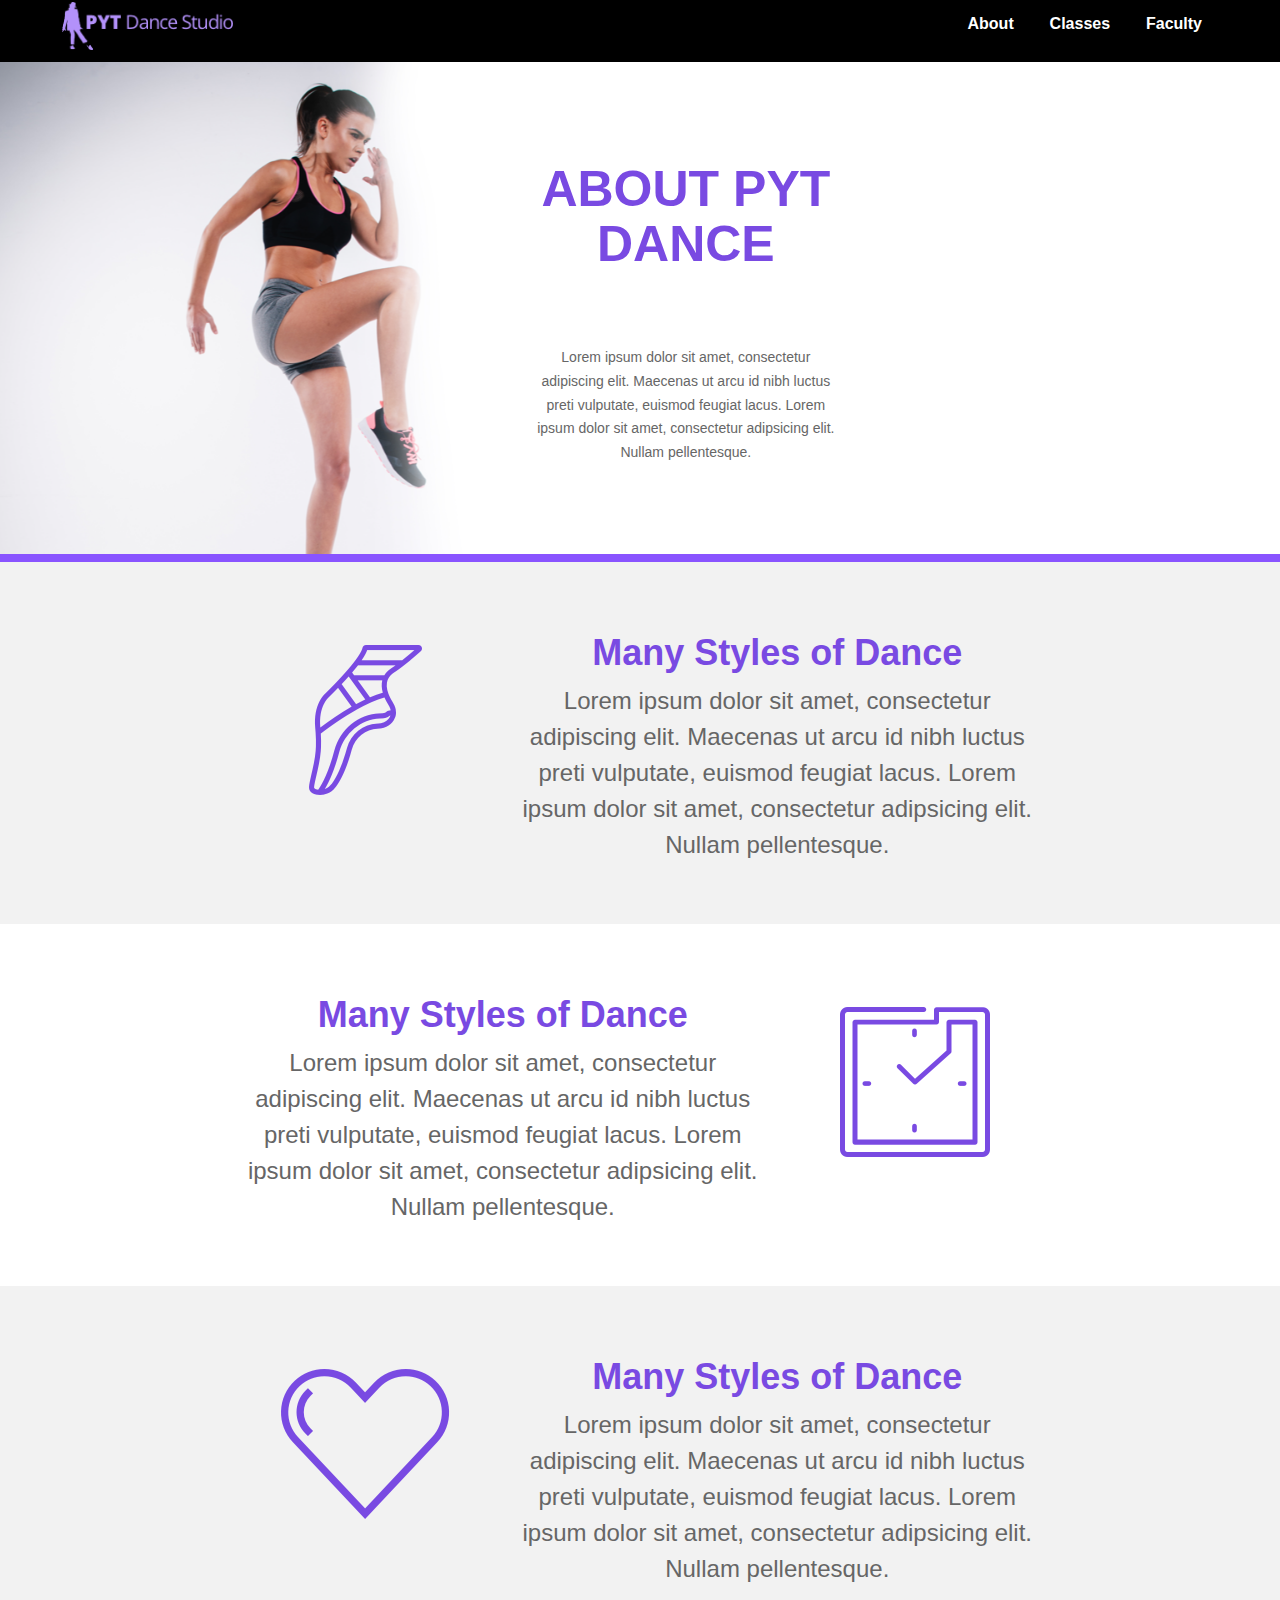
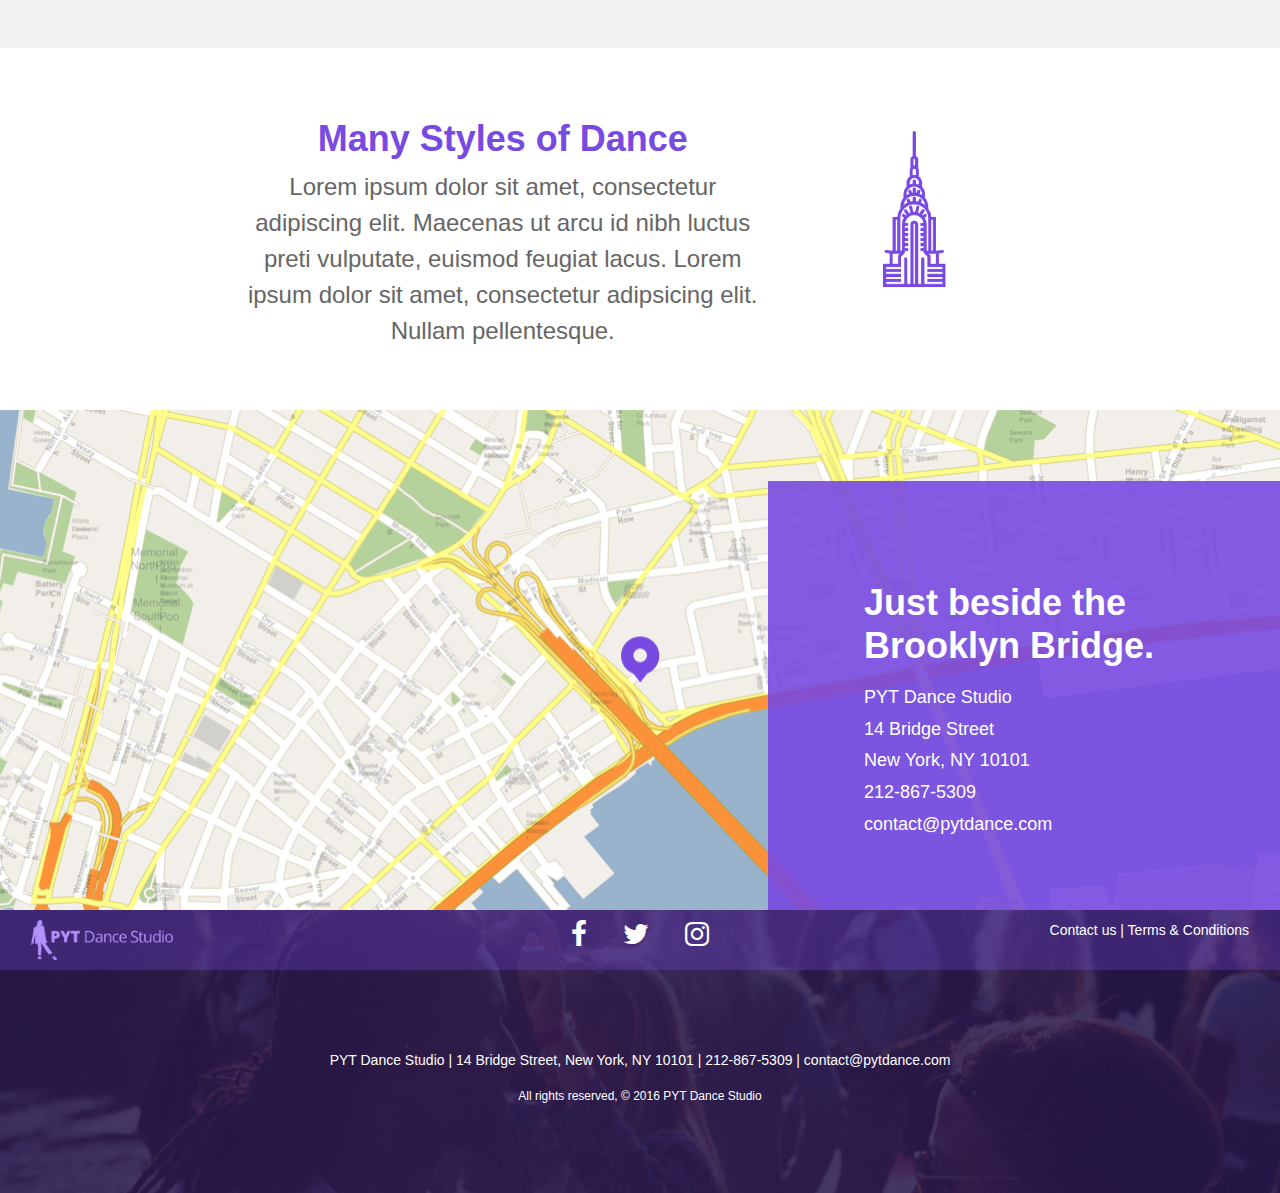
==== commit 64bf755f: "fixed boxes on index and about pages, need to add responsive details to about page, need to fix main" ====
--- a/about.html
+++ b/about.html
@@ -101,7 +101,7 @@
      </div>
    </div>
  </div>
-     <div class="map">
+     <div class="map flex">
        <div class="purple box">
          <h2>Just beside the Brooklyn Bridge.</h2>
          <address>
@@ -113,6 +113,7 @@
          </address>
        </div>
      </div>
+   </div>
         <div class="contact-us">
           <div class="opac-div">
             <div class="container-fluid">
--- a/resources/style.css
+++ b/resources/style.css
@@ -14,10 +14,18 @@
 }
 
 .box{
-  /*max-height: 80%;
-  min-width: 35%;*/
   top: 6.25rem;
   color: rgb(255,255,255);
+  padding-left: 3rem;
+  padding-bottom: 4rem;
+  max-width: 40%;
+  max-height: 95%;
+}
+
+.flex{
+  display: flex;
+  justify-content: flex-end;
+  align-items: flex-end;
 }
 
 .container-fluid{
@@ -181,9 +189,7 @@
   background-repeat: no-repeat;
   background-size: cover;
   height: 31.25rem;
-  display: flex;
-  flex-direction: column;
-  justify-content: flex-end;
+
 }
 
 .purple{
@@ -326,7 +332,7 @@
   .box{
     top: 17rem;
     padding-bottom: 1.875rem;
-    width: 100%;
+    max-width: 100%;
   }
 
   .social-media i{
@@ -373,6 +379,12 @@
 
       .navigation li{
         padding: .5rem;
+      }
+
+      .box{
+        top: 17rem;
+        padding-bottom: 1.875rem;
+        max-width: 100%;
       }
     }
 
@@ -728,3 +740,12 @@
     padding: 0;
   }
 }
+
+
+@media only screen and (max-width: 613px) {
+
+  .map .box{
+    top: 17rem;
+    padding: 0.5rem;
+    max-width: 100%;
+  }
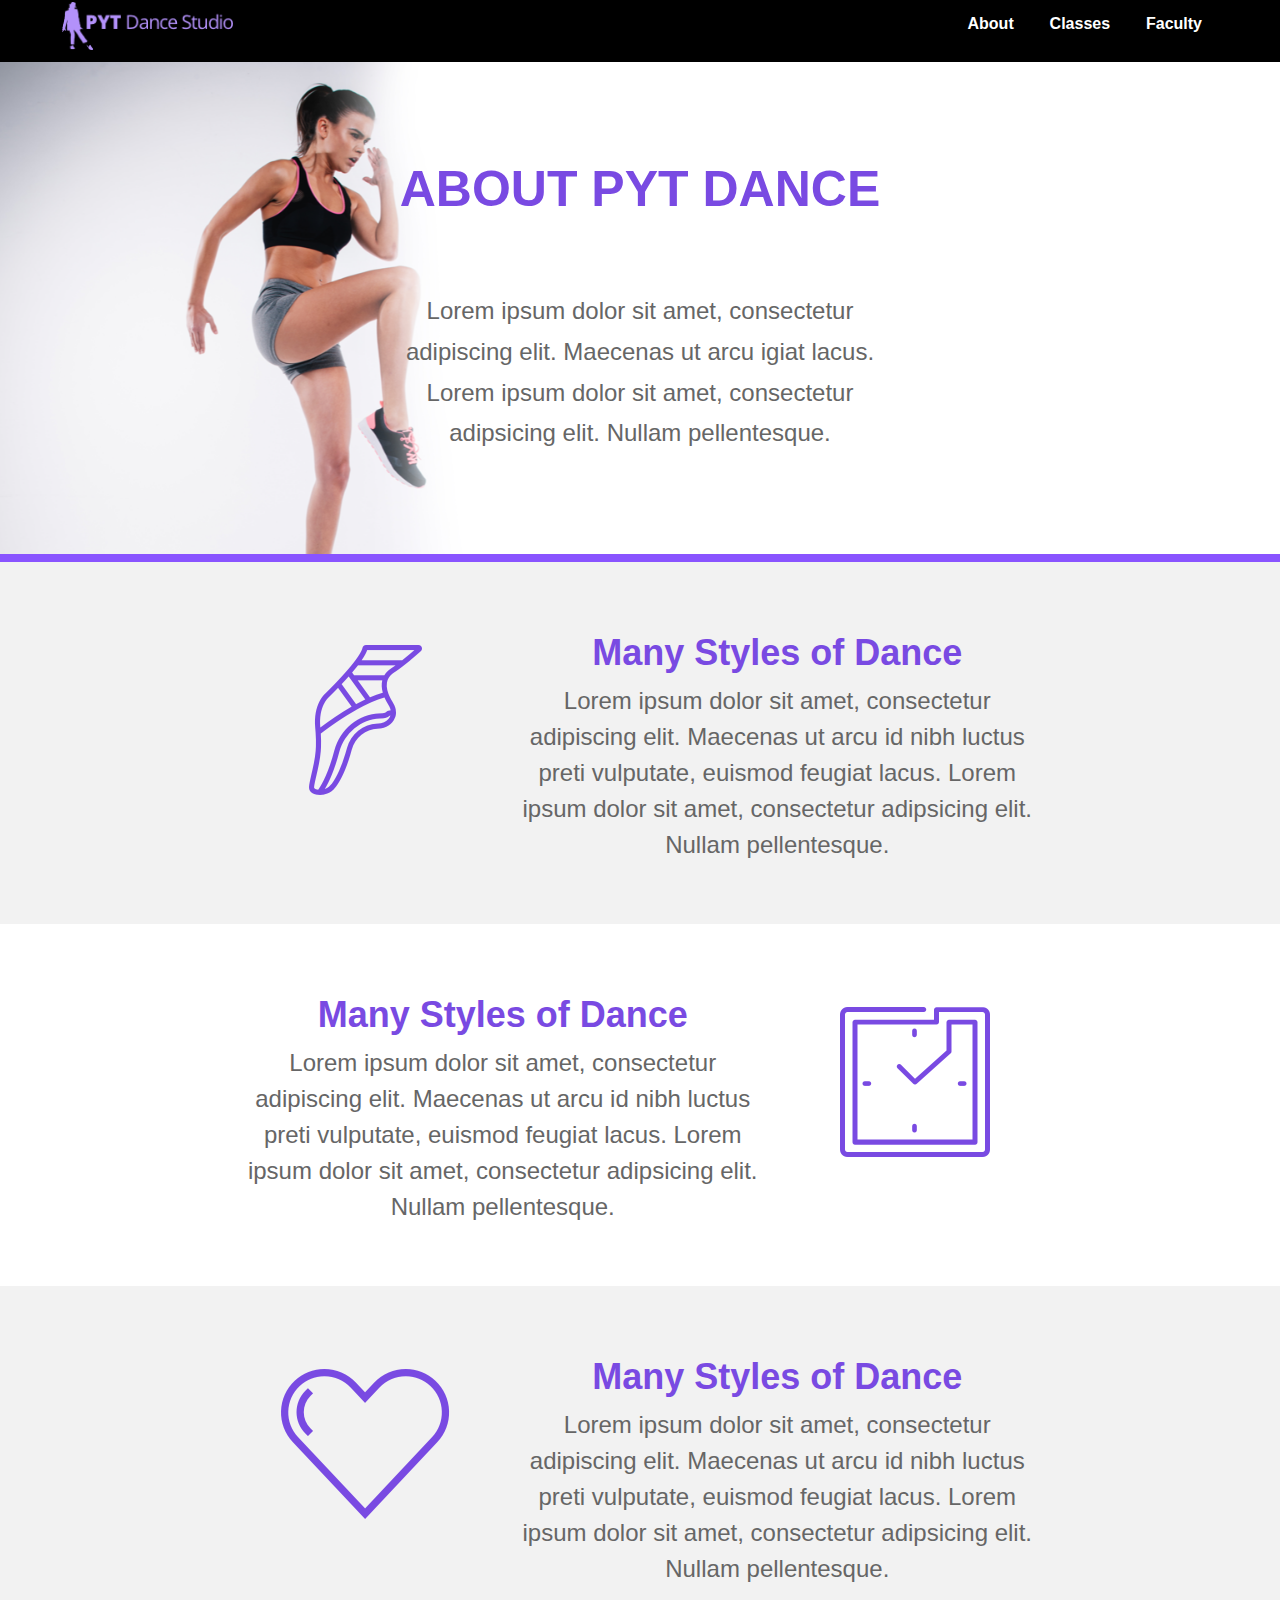
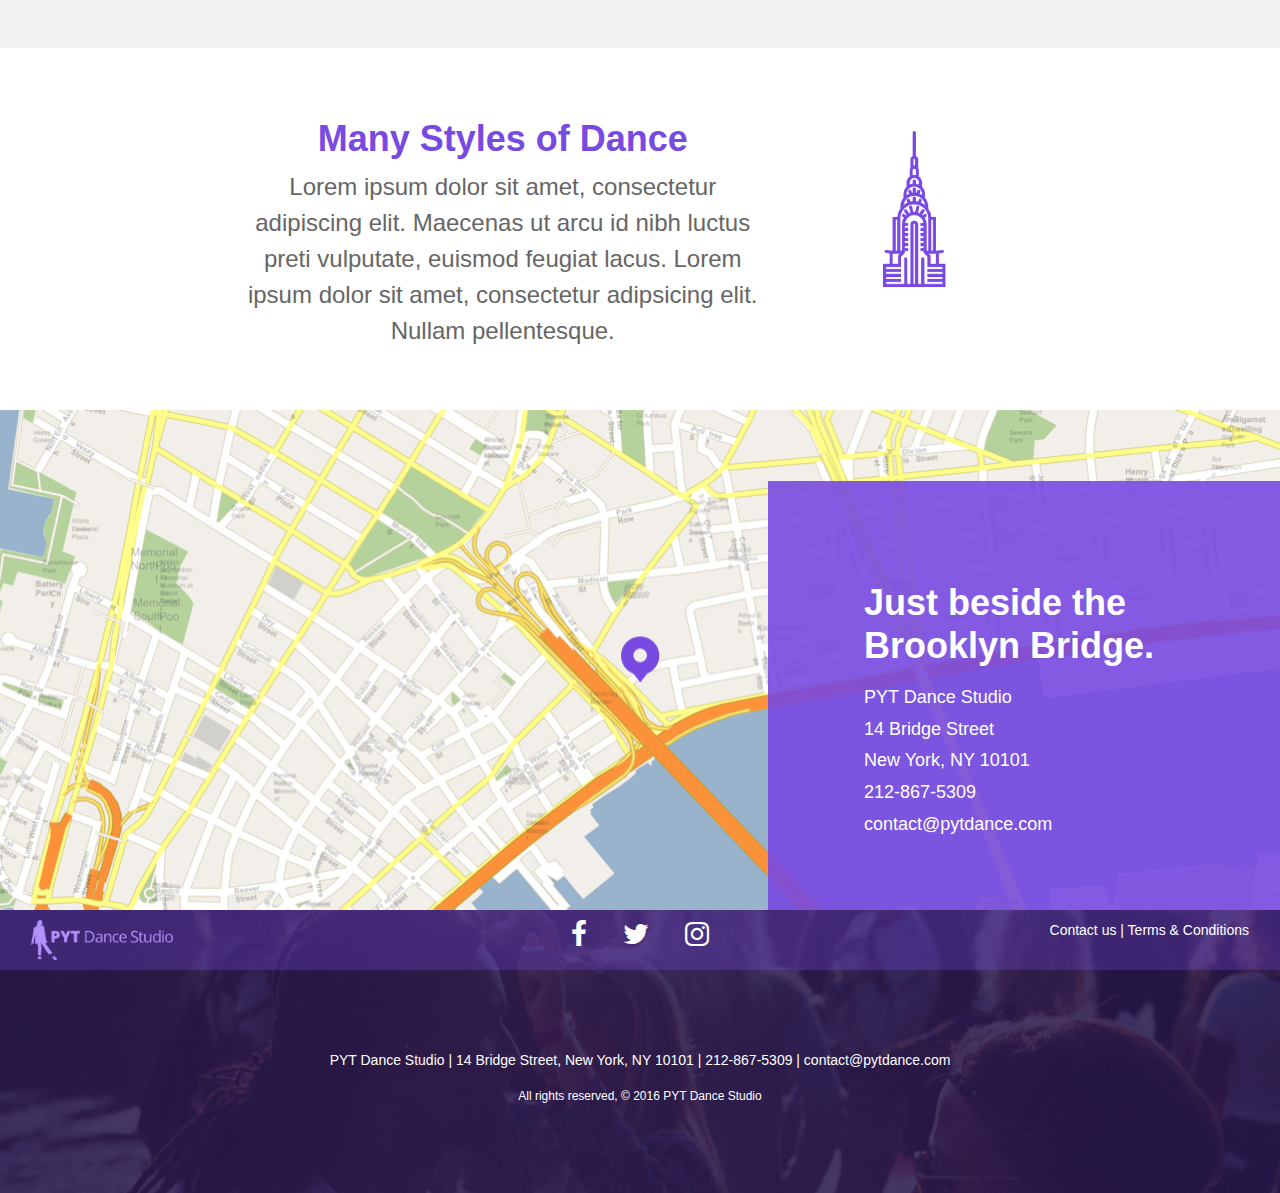
==== commit dc68b735: "about and classes page need to figure out background picture sizing, index and about page add resizi" ====
--- a/about.html
+++ b/about.html
@@ -26,15 +26,13 @@
      </header>
      <section>
        <div class="about-content">
-       <div class="container-fluid">
-         <div class="row">
-           <div class="col-md-6 col-md-offset-5">
+         <div class="place-left">
              <h1>About PYT Dance</h1>
-             <p>Lorem ipsum dolor sit amet, consectetur adipiscing elit. Maecenas ut arcu id nibh luctus preti vulputate, euismod feugiat lacus. Lorem ipsum dolor sit amet, consectetur adipsicing elit. Nullam pellentesque. </p>          </div>
-             </div>
+           </div>
+           <div class="place-left">
+             <p>Lorem ipsum dolor sit amet, consectetur adipiscing elit. Maecenas ut arcu igiat lacus. Lorem ipsum dolor sit amet, consectetur adipsicing elit. Nullam pellentesque. </p>
            </div>
          </div>
-       </div>
      </section>
      <section>
        <div class="dance-style grey-bg">
--- a/resources/style.css
+++ b/resources/style.css
@@ -218,7 +218,6 @@
 
 .pink{
   background-color: rgba(173, 74, 226, 0.9);
-  /*max-height: 25rem;*/
 }
 
 .fire .row{
@@ -633,6 +632,13 @@
   border-bottom: 8px solid #8954ff;
 }
 
+.place-left{
+  display: flex;
+  justify-content: center;
+  align-items: center;
+  text-align: center;
+}
+
 .about-content .row{
   margin-right: 15px;
 }
@@ -650,6 +656,8 @@
 
 .about-content p{
   text-align: center;
+  font-size: 1.5rem;
+  padding: 0 5rem;
   line-height: 1.7;
   color: #666666;
   max-width: 50%;
@@ -722,6 +730,14 @@
   padding: 0;
 }
 
+.about-content h1{
+  max-width: 10 0%;
+}
+
+.about-content p{
+  max-width: 100%;
+}
+
 
 @media only screen and (max-width: 767px) {
 
@@ -749,3 +765,4 @@
     padding: 0.5rem;
     max-width: 100%;
   }
+}
